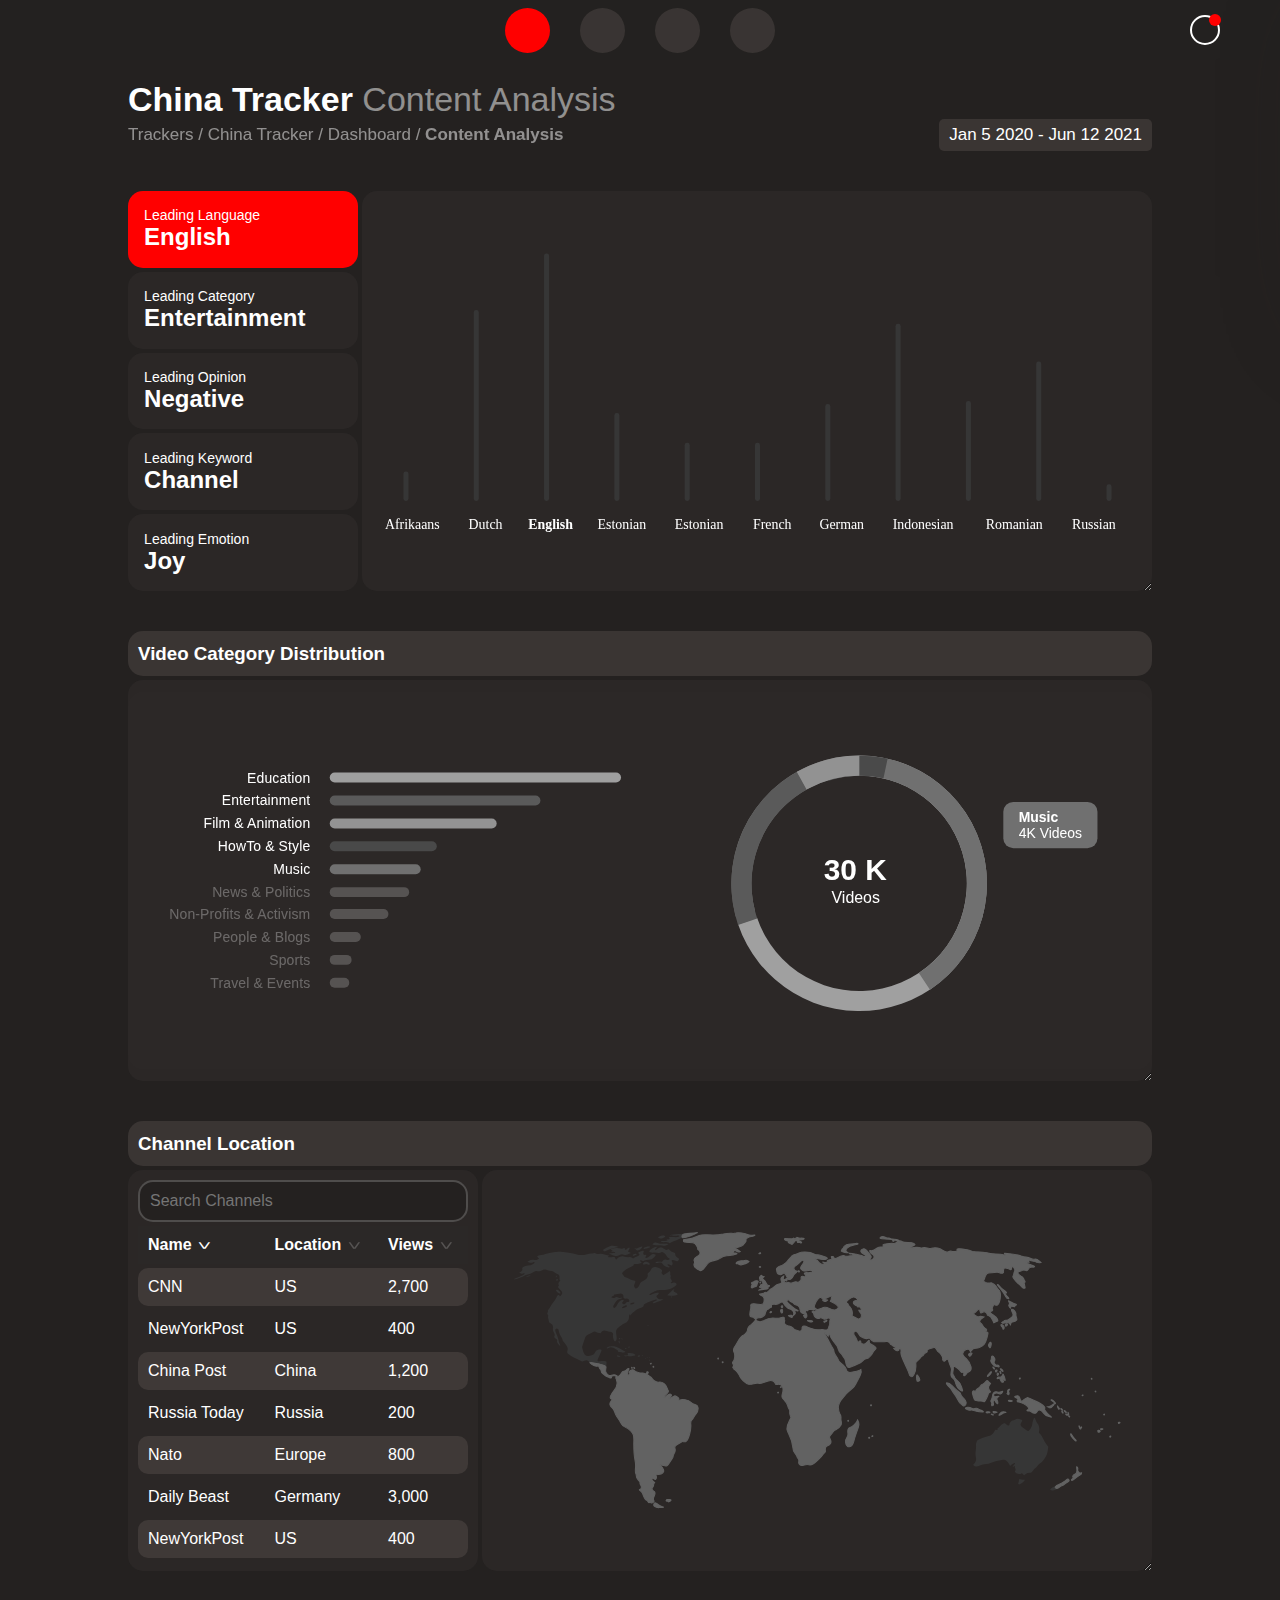
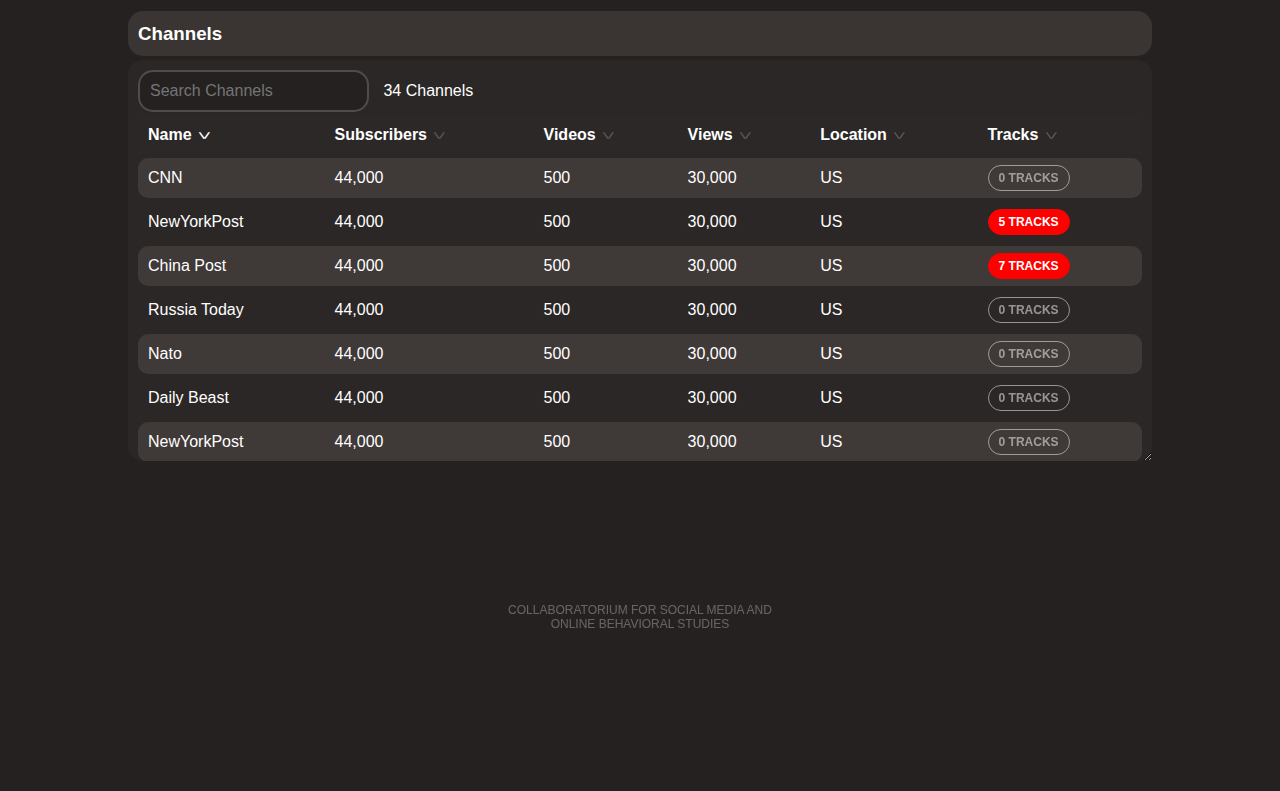
==== content-analysis.html @ fe6c56cf "Content Analysis" ====
<!DOCTYPE html>

<!--



	" Reimplement the wheel to either learn, or make it better. "

    http://www.haydex.io/
    https://www.youtube.com/watch?v=QOlTGA3RE8I
    
    Product Name: Vtracker,
	Description: Tracking data from videos.
	Beneficiary: COSMOS
	
	Copyright © 1992 - 2021 HAYDEX, All Rights Reserved.
	
	
	
-->

<html>
    <head>
        <meta charset="UTF-8">
        <meta name="viewport" content="width=device-width, initial-scale=1.0">
        <meta http-equiv="author" content="HAYDEX">
        <meta name="description" content="Tracking data from videos.">
        <link href="https://fonts.googleapis.com/css?family=Roboto:300,400,500,700,900" rel="stylesheet">
        <title>Content Analysis - Vtracker</title>
        
        <!-- Favicons -->
        <link rel="apple-touch-icon" sizes="180x180" href="assets/images/favicon/vt-favicon-apple-touch.png">
        <link rel="icon" type="image/png" sizes="32x32" href="assets/images/favicon/vt-favicon-32x32.png">
        <link rel="icon" type="image/png" sizes="16x16" href="assets/images/favicon/vt-favicon-16x16.png"> <!-- https://mobiforge.com/design-development/adding-favicons-in-a-multi-browser-multi-platform-world -->

        <!-- Stylesheets -->
        <link rel="stylesheet" href="assets/presentation/content-analysis.css"/>
        
        <script src="assets/behavior/content-analysis.js"></script>

    </head>
    <body>



        <!-- Header -->
        <header>
            <a href="landing.html" id="logo"></a>
            <nav>
                <ul>
                    <a href="">
                        <li id="homeLink" class="navigationButton selected" title="Home">
                            <div id="homeIcon" class="navIcon"></div>
                            <p id="home">Home</p>
                        </li>
                    </a>
                    <a href="trackers.html">
                        <li id="trackersLink" class="navigationButton" title="Trackers">
                            <div id="trackersIcon" class="navIcon"></div>
                            <p id="trackers">Trackers</p>
                        </li>
                    </a>
                    <a href="events.html">
                        <li id="eventsLink" class="navigationButton" title="Events">
                            <div id="eventsIcon" class="navIcon"></div>
                            <p id="events">Events</p>
                        </li>
                    </a>
                    <a href="favorites.html">
                        <li id="favoritesLink" class="navigationButton" title="Favorites">
                            <div id="favoritesIcon" class="navIcon"></div>
                            <p id="favorites">Favorites</p>
                        </li>
                    </a>
                </ul>
            </nav>
            <div id="username">
                <div id="photo" title="Steven M">
                    <div id="indicator" class="active"></div>
                </div>
                <div id="name">Steven</div>
                <div id="menu" title="Menu"></div>
                <div id="arrow"></div>
            </div>
        </header>


    
        <!-- Content -->
        <main id="content">
            <div id="dashboard">
                <section id="navigation">
                    <p id="title">
                        <span>China Tracker</span>
                        Content Analysis
                    </p>
                    <div id="navigationWrapper">
                        <ul id="breadcrumbs">
                            <li class="link">Trackers</li>
                            <li> / </li>
                            <li class="link">China Tracker</li>
                            <li> / </li>
                            <li class="link">Dashboard</li>
                            <li> / </li>
                            <li class="link selected">Content Analysis</li>
                        </ul>
                        <button id="datePickerButton">
                            <div id="arrowIcon"></div>
                            <p id="dateRange">Jan 5 2020 - Jun 12 2021</p>

                            <!-- Date Picker -->
                            <div id="datePicker" class="submenu">
                                <div id="monthYearSelector">
                                    <div id="arrowLeft" class="dateArrow"></div>
                                    <p id="monthYear">January <span>2021</span></p>
                                    <div id="arrowRight" class="dateArrow"></div>
                                </div>
                                <ul id="dayNames">
                                    <li>Mon</li>
                                    <li>Tue</li>
                                    <li>Wed</li>
                                    <li>Thu</li>
                                    <li>Fri</li>
                                    <li>Sat</li>
                                    <li>Sun</li>
                                </ul>
                                <ul id="days">
                                    <li>1</li>
                                    <li>2</li>
                                    <li>3</li>
                                    <li>4</li>
                                    <li>5</li>
                                    <li>6</li>
                                    <li>7</li>
                                    <li>8</li>
                                    <li>9</li>
                                    <li>10</li>
                                    <li class="selected">11</li>
                                    <li class="inRange">12</li>
                                    <li class="inRange">13</li>
                                    <li class="inRange">14</li>
                                    <li class="inRange">15</li>
                                    <li class="inRange">16</li>
                                    <li class="inRange">17</li>
                                    <li class="inRange">18</li>
                                    <li class="inRange">19</li>
                                    <li class="inRange">20</li>
                                    <li class="inRange">21</li>
                                    <li class="inRange">22</li>
                                    <li class="selected">23</li>
                                    <li>24</li>
                                    <li>25</li>
                                    <li>26</li>
                                    <li>27</li>
                                    <li>28</li>
                                    <li>29</li>
                                    <li>30</li>
                                    <li>31</li>
                                </ul>
                            </div>
                        </button>
                    </div>
                </section>

                <!-- Visualizations -->
                <section id="visualizations">

                    <figure id="contentAnalysisDiagram" class="figure">

                        <!-- Leading Statistics -->
                        <div id="languageComponent" class="component selectable">
                            <h3>Leading Language</h3>
                            <p>English</p>
                        </div>
                        <div id="categoryComponent" class="component selectable">
                            <h3>Leading Category</h3>
                            <p>Entertainment</p>
                        </div>
                        <div id="opinionComponent" class="component selectable">
                            <h3>Leading Opinion</h3>
                            <p>Negative</p>
                        </div>
                        <div id="keywordComponent" class="component selectable">
                            <h3>Leading Keyword</h3>
                            <p>Channel</p>
                        </div>
                        <div id="emotionComponent" class="component selectable">
                            <h3>Leading Emotion</h3>
                            <p>Joy</p>
                        </div>

                        <!-- Figure -->
                        <div id="figureWrapper" class="component">
                            <div id="spinner"></div>
                            <img src="assets/images/figures/language-content-analysis.svg">
                        </div>

                    </figure>

                    <figure id="videoCategoryDistributionDiagram" class="figure">
                        <!-- Title -->
                        <div id="titleWrapper">
                            <h3 id="diagramTitle">Video Category Distribution<span class="deeperAnalysis"> · <a href="#">Deeper Analysis</a></span></h3>
                            <button id="information"
                                title="More information about the current diagram will be provided here in this section."></button>
                        </div>
                        <!-- Figure -->
                        <div id="figureWrapper" class="component">
                            <div id="spinner"></div>
                            <img src="assets/images/figures/video-category-distribution.svg">
                        </div>
                    </figure>

                    <figure id="channelLocationDiagram" class="figure">
                        <!-- Title -->
                        <div id="titleWrapper">
                            <h3 id="diagramTitle">Channel Location<span class="deeperAnalysis"> · <a href="#">Deeper Analysis</a></span></h3>
                            <button id="information"
                                title="More information about the current diagram will be provided here in this section."></button>
                        </div>
                        <!-- Figure -->
                        <div id="figureWrapper" class="component">
                            <div id="spinner"></div>
                            <img src="assets/images/figures/channel-location.svg">
                        </div>
                        <!-- Content -->
                        <div id="contentWrapper" class="component">
                            <input id="searchChannelsLocation" placeholder="Search Channels" class="searchBox">
                            <table id="relatedVideosTable">
                                <colgroup>
                                    <col id="titleColumn" />
                                    <col id="relatedToColumn" />
                                    <col id="tracksColumn" />
                                </colgroup>
                                <thead>
                                    <tr class="headRow">
                                        <th id="titleColumn"><div class="tableHeadWrapper active">Name <button>></button></div></th>
                                        <th id="relatedToColumn"><div class="tableHeadWrapper">Location <button>></button></div></th>
                                        <th id="tracksColumn"><div class="tableHeadWrapper">Views <button>></button></div></th>
                                    </tr>
                                </thead>
                                <tbody>
                                    <tr>
                                        <td>CNN</td>
                                        <td>US</td>
                                        <td>2,700</td>
                                    </tr>
                                    <tr>
                                        <td>NewYorkPost</td>
                                        <td>US</td>
                                        <td>400</td>
                                    </tr>
                                    <tr>
                                        <td>China Post</td>
                                        <td>China</td>
                                        <td>1,200</td>
                                    </tr>
                                    <tr>
                                        <td>Russia Today</td>
                                        <td>Russia</td>
                                        <td>200</td>
                                    </tr>
                                    <tr>
                                        <td>Nato</td>
                                        <td>Europe</td>
                                        <td>800</td>
                                    </tr>
                                    <tr>
                                        <td>Daily Beast</td>
                                        <td>Germany</td>
                                        <td>3,000</td>
                                    </tr>
                                    <tr>
                                        <td>NewYorkPost</td>
                                        <td>US</td>
                                        <td>400</td>
                                    </tr>
                                    <tr>
                                        <td>China Post</td>
                                        <td>China</td>
                                        <td>1,200</td>
                                    </tr>
                                    <tr>
                                        <td>Russia Today</td>
                                        <td>Russia</td>
                                        <td>200</td>
                                    </tr>
                                    <tr>
                                        <td>Nato</td>
                                        <td>Europe</td>
                                        <td>800</td>
                                    </tr>
                                    <tr>
                                        <td>Daily Beast</td>
                                        <td>Germany</td>
                                        <td>3,000</td>
                                    </tr>
                                </tbody>
                            </table>
                        </div>
                    </figure>

                    <figure id="channelDetailsDiagram" class="figure">
                        <!-- Title -->
                        <div id="titleWrapper">
                            <h3 id="diagramTitle">Channels<span class="deeperAnalysis"> · <a href="#">Deeper Analysis</a></span>
                            </h3>
                            <button id="information"
                                title="More information about the current diagram will be provided here in this section."></button>
                        </div>
                        <!-- Content -->
                        <div id="contentWrapper" class="component">
                            <input id="searchChannelsDetails" placeholder="Search Channels" class="searchBox">
                            <p id="channelDetailsCounter"><span>34</span> Channels</p>
                            <table id="relatedVideosTable">
                                <colgroup>
                                    <col id="nameColumn" />
                                    <col id="subscribersColumn" />
                                    <col id="videosColumn" />
                                    <col id="viewsColumn" />
                                    <col id="locationColumn" />
                                    <col id="tracksColumn" />
                                </colgroup>
                                <thead>
                                    <tr class="headRow">
                                        <th><div class="tableHeadWrapper active">Name <button>></button></div></th>
                                        <th><div class="tableHeadWrapper">Subscribers <button>></button></div></th>
                                        <th><div class="tableHeadWrapper">Videos <button>></button></div></th>
                                        <th><div class="tableHeadWrapper">Views <button>></button></div></th>
                                        <th><div class="tableHeadWrapper">Location <button>></button></div></th>
                                        <th><div class="tableHeadWrapper">Tracks <button>></button></div></th>
                                    </tr>
                                </thead>
                                <tbody>
                                    <tr>
                                        <td>CNN</td>
                                        <td>44,000</td>
                                        <td>500</td>
                                        <td>30,000</td>
                                        <td>US</td>
                                        <td><button class="trackButton">0 TRACKS</button></td>
                                    </tr>
                                    <tr>
                                        <td>NewYorkPost</td>
                                        <td>44,000</td>
                                        <td>500</td>
                                        <td>30,000</td>
                                        <td>US</td>
                                        <td><button class="trackButton active">5 TRACKS</button></td>
                                    </tr>
                                    <tr>
                                        <td>China Post</td>
                                        <td>44,000</td>
                                        <td>500</td>
                                        <td>30,000</td>
                                        <td>US</td>
                                        <td><button class="trackButton active">7 TRACKS</button></td>
                                    </tr>
                                    <tr>
                                        <td>Russia Today</td>
                                        <td>44,000</td>
                                        <td>500</td>
                                        <td>30,000</td>
                                        <td>US</td>
                                        <td><button class="trackButton">0 TRACKS</button></td>
                                    </tr>
                                    <tr>
                                        <td>Nato</td>
                                        <td>44,000</td>
                                        <td>500</td>
                                        <td>30,000</td>
                                        <td>US</td>
                                        <td><button class="trackButton">0 TRACKS</button></td>
                                    </tr>
                                    <tr>
                                        <td>Daily Beast</td>
                                        <td>44,000</td>
                                        <td>500</td>
                                        <td>30,000</td>
                                        <td>US</td>
                                        <td><button class="trackButton">0 TRACKS</button></td>
                                    </tr>
                                    <tr>
                                        <td>NewYorkPost</td>
                                        <td>44,000</td>
                                        <td>500</td>
                                        <td>30,000</td>
                                        <td>US</td>
                                        <td><button class="trackButton">0 TRACKS</button></td>
                                    </tr>
                                    <tr>
                                        <td>China Post</td>
                                        <td>44,000</td>
                                        <td>500</td>
                                        <td>30,000</td>
                                        <td>US</td>
                                        <td><button class="trackButton">0 TRACKS</button></td>
                                    </tr>
                                    <tr>
                                        <td>Russia Today</td>
                                        <td>44,000</td>
                                        <td>500</td>
                                        <td>30,000</td>
                                        <td>US</td>
                                        <td><button class="trackButton">0 TRACKS</button></td>
                                    </tr>
                                    <tr>
                                        <td>Nato</td>
                                        <td>44,000</td>
                                        <td>500</td>
                                        <td>30,000</td>
                                        <td>US</td>
                                        <td><button class="trackButton">0 TRACKS</button></td>
                                    </tr>
                                    <tr>
                                        <td>Daily Beast</td>
                                        <td>44,000</td>
                                        <td>500</td>
                                        <td>30,000</td>
                                        <td>US</td>
                                        <td><button class="trackButton">0 TRACKS</button></td>
                                    </tr>
                                </tbody>
                            </table>
                        </div>
                    </figure>

                </section>
            </div>
        </main>

        
        <!-- Copyright -->
        <footer>
            <div id="copyright">
                <a id="cosmos" href="http://cosmos.ualr.edu"></a>
                <p id="description">
                    COLLABORATORIUM FOR SOCIAL MEDIA AND ONLINE BEHAVIORAL STUDIES
                </p>
            </div>
        </footer>



        <!-- Overlay -->
        <div id="overlay"></div>



        <!-- Side Menu -->
        <div id="sideMenu" class="submenu">
            <!-- <button id="closeSideMenuButton"></button> -->
            <div id="user">
                <div id="photo"></div>
                <p id="name">Hayder Al Rubaye</p>
                <p id="email">hayddex@gmail.com</p>
            </div>
            <ul id="sideMenuList">
                <li id="apikey" class="item">API Key</li>
                <li id="logout" class="item logout">Logout</li>
            </ul>
        </div>



    </body>
</html>
---- assets/presentation/content-analysis.css ----
/*



    " Reimplement the wheel to either learn, or make it better. "

    http://www.hayder.io/
    https://www.youtube.com/watch?v=QOlTGA3RE8I
    
    Product Name: YouTubeTracker,
	Description: Tracking YouTube"s data.
	Beneficiary: COSMOS
	
	Copyright © 1992 - 2021 HAYDER, All Rights Reserved.
	
	
	
*/



@import "templates/analytics-template.css";



/***** Content Analysis Diagram START *****/

main#content div#dashboard section#visualizations figure#contentAnalysisDiagram.figure {

    grid-template-columns: 230px auto;
    grid-template-rows: repeat(5, auto);
    min-height: 400px;
    height: 400px;

}

main#content div#dashboard section#visualizations figure#contentAnalysisDiagram.figure div.component.selectable {

    display: flex;
    flex-direction: column;
    justify-content: center;
    padding: 7%;
    grid-column: 1;
    cursor: pointer;

}

main#content div#dashboard section#visualizations figure#contentAnalysisDiagram.figure div.component.selectable.selected {

    background-color: var(--reddish);

}

main#content div#dashboard section#visualizations figure#contentAnalysisDiagram.figure div.component.selectable:not(.selected):hover {

    background-color: var(--whitishTransparent3);

}

main#content div#dashboard section#visualizations figure#contentAnalysisDiagram.figure div#figureWrapper {

    grid-column: 2;
    grid-row: 1/6;

}

main#content div#dashboard section#visualizations figure#contentAnalysisDiagram.figure div.component.selectable h3 {

    font-size: var(--size14);
    font-weight: 400;

}

main#content div#dashboard section#visualizations figure#contentAnalysisDiagram.figure div.component.selectable p {

    font-size: var(--size24);
    font-weight: 600;
    
}

/***** Content Analysis Diagram END *****/



/***** Channel Location Diagram START *****/

main#content div#dashboard section#visualizations figure#channelLocationDiagram.figure {

    grid-template-columns: 350px auto;

}

main#content div#dashboard section#visualizations figure#channelLocationDiagram.figure div#titleWrapper {

    grid-column: 1/3;

}

main#content div#dashboard section#visualizations figure#channelLocationDiagram.figure div#figureWrapper {

    grid-column: 2;

}

main#content div#dashboard section#visualizations figure#channelLocationDiagram.figure div#contentWrapper {

    padding: 10px;
    overflow-x: hidden;
    overflow-y: scroll;
    grid-column: 1;
    grid-row: 2;

}

main#content div#dashboard section#visualizations figure#channelLocationDiagram.figure div#contentWrapper input#searchChannelsLocation {

    width: 100%;

}

/***** Channel Location Diagram END *****/



/***** Channel Details Diagram START *****/

main#content div#dashboard section#visualizations figure#channelDetailsDiagram.figure div#contentWrapper {

    padding: 10px;
    overflow-x: hidden;
    overflow-y: scroll;

}

main#content div#dashboard section#visualizations figure#channelDetailsDiagram.figure div#contentWrapper p#channelDetailsCounter {

    display: inline-block;
    padding-left: 10px;

}

main#content div#dashboard section#visualizations figure#channelDetailsDiagram.figure div#contentWrapper tbody td {

    padding: 7px 10px;

}

/***** Channel Details Diagram END *****/
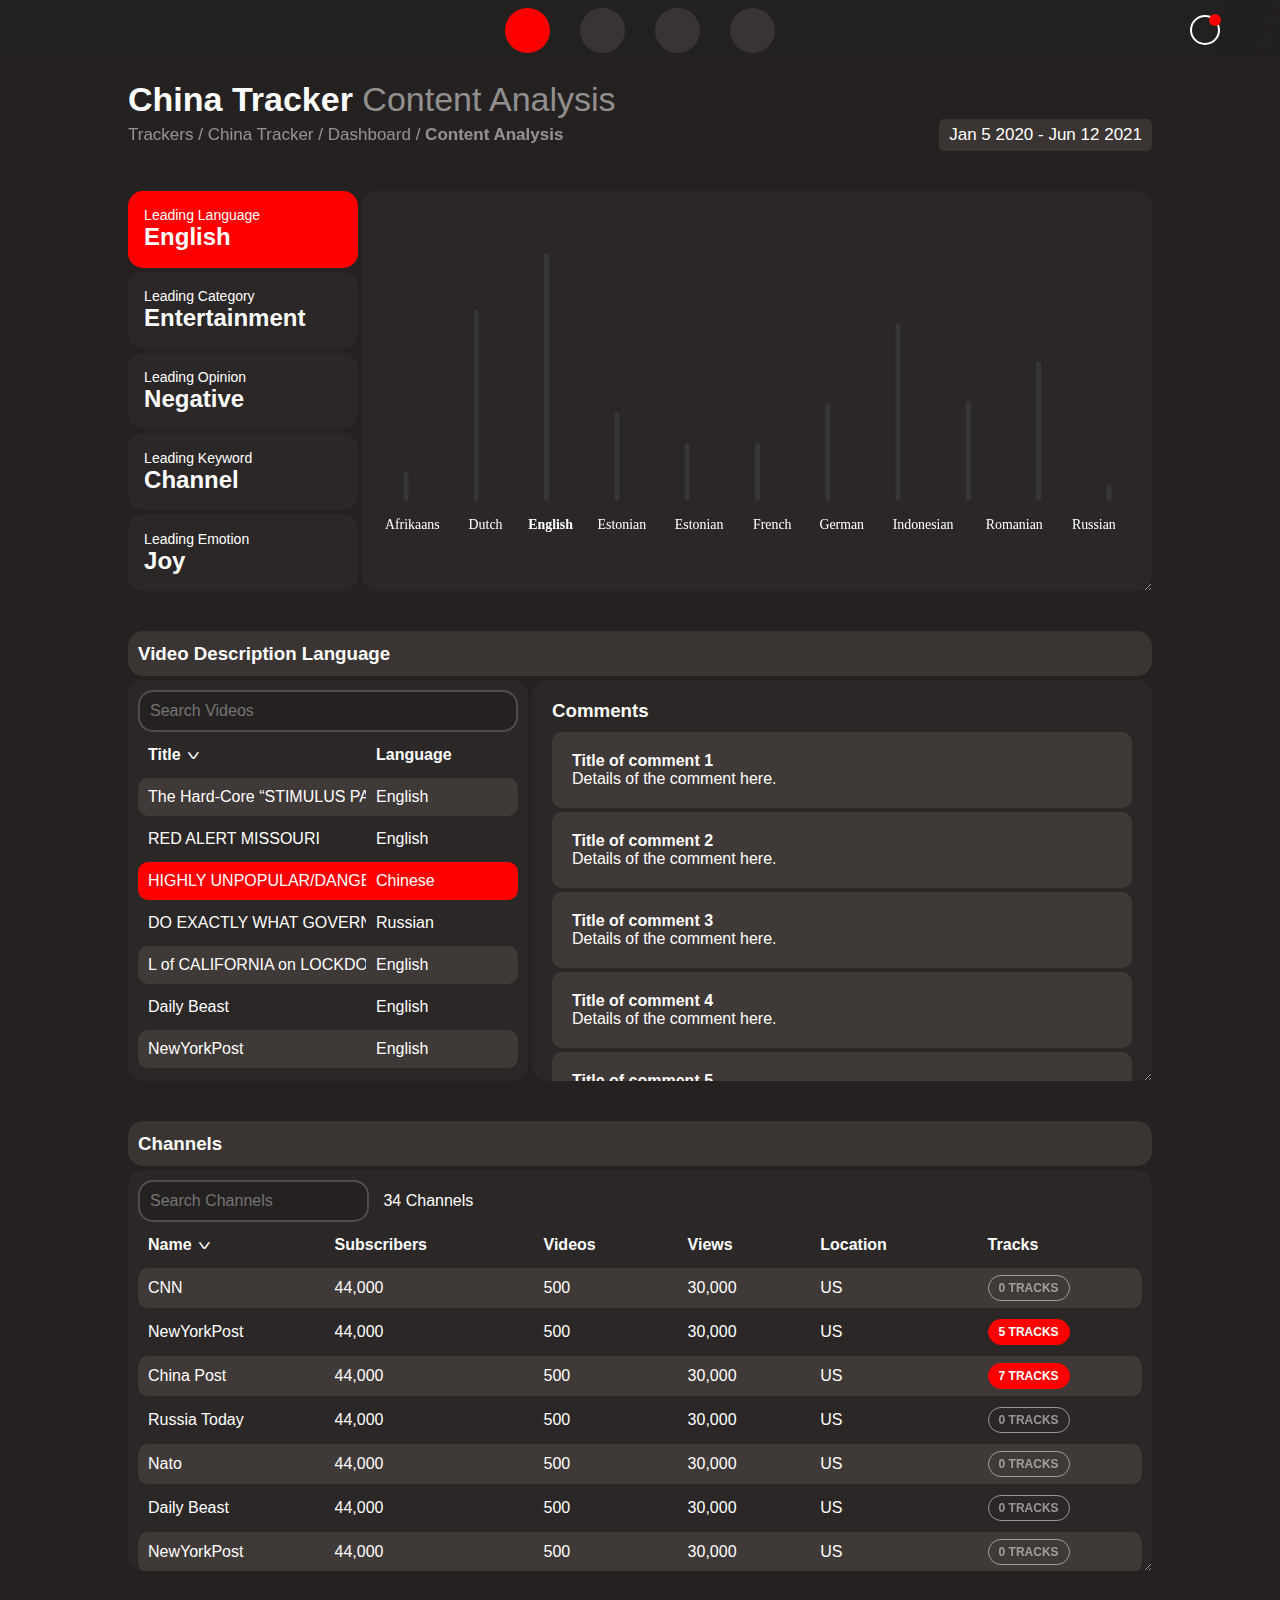
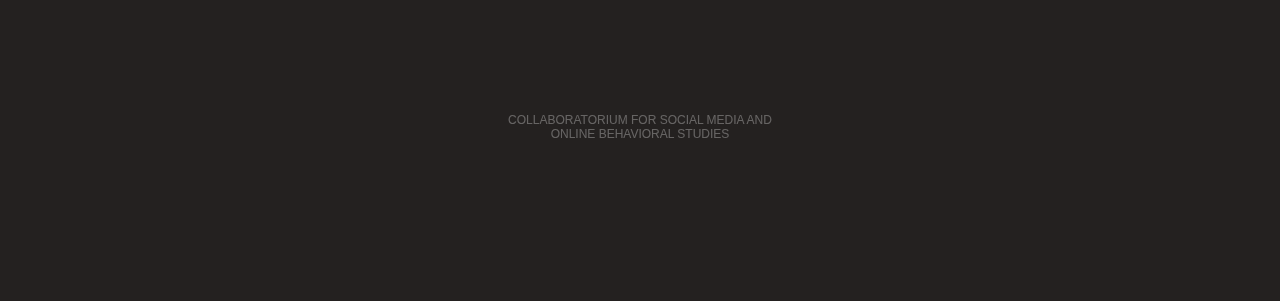
==== commit da5009c8: "Content Analysis V3" ====
--- a/content-analysis.html
+++ b/content-analysis.html
@@ -197,106 +197,124 @@
 
                     </figure>
 
-                    <figure id="videoCategoryDistributionDiagram" class="figure">
+                    <figure id="videoDescriptionLanguageDiagram" class="figure">
                         <!-- Title -->
                         <div id="titleWrapper">
-                            <h3 id="diagramTitle">Video Category Distribution<span class="deeperAnalysis"> · <a href="#">Deeper Analysis</a></span></h3>
+                            <h3 id="diagramTitle">Video Description Language<span class="deeperAnalysis"> · <a href="#">Deeper Analysis</a></span></h3>
                             <button id="information"
                                 title="More information about the current diagram will be provided here in this section."></button>
                         </div>
-                        <!-- Figure -->
-                        <div id="figureWrapper" class="component">
-                            <div id="spinner"></div>
-                            <img src="assets/images/figures/video-category-distribution.svg">
-                        </div>
-                    </figure>
-
-                    <figure id="channelLocationDiagram" class="figure">
-                        <!-- Title -->
-                        <div id="titleWrapper">
-                            <h3 id="diagramTitle">Channel Location<span class="deeperAnalysis"> · <a href="#">Deeper Analysis</a></span></h3>
-                            <button id="information"
-                                title="More information about the current diagram will be provided here in this section."></button>
-                        </div>
-                        <!-- Figure -->
-                        <div id="figureWrapper" class="component">
-                            <div id="spinner"></div>
-                            <img src="assets/images/figures/channel-location.svg">
-                        </div>
-                        <!-- Content -->
-                        <div id="contentWrapper" class="component">
-                            <input id="searchChannelsLocation" placeholder="Search Channels" class="searchBox">
-                            <table id="relatedVideosTable">
+                        <!-- Videos -->
+                        <div id="videosWrapper" class="component">
+                            <input id="searchVideos" placeholder="Search Videos" class="searchBox">
+                            <table id="videoDescriptionLanguageTable">
                                 <colgroup>
-                                    <col id="titleColumn" />
-                                    <col id="relatedToColumn" />
-                                    <col id="tracksColumn" />
+                                    <col class="title" />
+                                    <col class="language" />
                                 </colgroup>
                                 <thead>
                                     <tr class="headRow">
-                                        <th id="titleColumn"><div class="tableHeadWrapper active">Name <button>></button></div></th>
-                                        <th id="relatedToColumn"><div class="tableHeadWrapper">Location <button>></button></div></th>
-                                        <th id="tracksColumn"><div class="tableHeadWrapper">Views <button>></button></div></th>
+                                        <th>
+                                            <div class="tableHeadWrapper active">Title <button>></button></div>
+                                        </th>
+                                        <th>
+                                            <div class="tableHeadWrapper">Language <button>></button></div>
+                                        </th>
                                     </tr>
                                 </thead>
                                 <tbody>
                                     <tr>
-                                        <td>CNN</td>
-                                        <td>US</td>
-                                        <td>2,700</td>
+                                        <td>The Hard-Core “STIMULUS PACKAGE</td>
+                                        <td>English</td>
+                                    </tr>
+                                    <tr>
+                                        <td>RED ALERT MISSOURI</td>
+                                        <td>English</td>
+                                    </tr>
+                                    <tr class="active">
+                                        <td>HIGHLY UNPOPULAR/DANGEROUS VIDEO</td>
+                                        <td>Chinese</td>
+                                    </tr>
+                                    <tr>
+                                        <td>DO EXACTLY WHAT GOVERNMENT TELLS YOU TO DO</td>
+                                        <td>Russian</td>
+                                    </tr>
+                                    <tr>
+                                        <td>L of CALIFORNIA on LOCKDOWN!</td>
+                                        <td>English</td>
+                                    </tr>
+                                    <tr>
+                                        <td>Daily Beast</td>
+                                        <td>English</td>
                                     </tr>
                                     <tr>
                                         <td>NewYorkPost</td>
-                                        <td>US</td>
-                                        <td>400</td>
+                                        <td>English</td>
                                     </tr>
                                     <tr>
                                         <td>China Post</td>
-                                        <td>China</td>
-                                        <td>1,200</td>
+                                        <td>English</td>
                                     </tr>
                                     <tr>
                                         <td>Russia Today</td>
-                                        <td>Russia</td>
-                                        <td>200</td>
+                                        <td>English</td>
                                     </tr>
                                     <tr>
                                         <td>Nato</td>
-                                        <td>Europe</td>
-                                        <td>800</td>
+                                        <td>English</td>
                                     </tr>
                                     <tr>
                                         <td>Daily Beast</td>
-                                        <td>Germany</td>
-                                        <td>3,000</td>
-                                    </tr>
-                                    <tr>
-                                        <td>NewYorkPost</td>
-                                        <td>US</td>
-                                        <td>400</td>
-                                    </tr>
-                                    <tr>
-                                        <td>China Post</td>
-                                        <td>China</td>
-                                        <td>1,200</td>
-                                    </tr>
-                                    <tr>
-                                        <td>Russia Today</td>
-                                        <td>Russia</td>
-                                        <td>200</td>
-                                    </tr>
-                                    <tr>
-                                        <td>Nato</td>
-                                        <td>Europe</td>
-                                        <td>800</td>
-                                    </tr>
-                                    <tr>
-                                        <td>Daily Beast</td>
-                                        <td>Germany</td>
-                                        <td>3,000</td>
+                                        <td>English</td>
                                     </tr>
                                 </tbody>
                             </table>
+                        </div>
+                        <!-- Comments -->
+                        <div id="commentsWrapper" class="component">
+                            <h3>Comments</h3>
+                            <ul id="commentsList">
+                                <li>
+                                    <h4>Title of comment 1</h4>
+                                    <p>Details of the comment here.</p>
+                                </li>
+                                <li>
+                                    <h4>Title of comment 2</h4>
+                                    <p>Details of the comment here.</p>
+                                </li>
+                                <li>
+                                    <h4>Title of comment 3</h4>
+                                    <p>Details of the comment here.</p>
+                                </li>
+                                <li>
+                                    <h4>Title of comment 4</h4>
+                                    <p>Details of the comment here.</p>
+                                </li>
+                                <li>
+                                    <h4>Title of comment 5</h4>
+                                    <p>Details of the comment here.</p>
+                                </li>
+                                <li>
+                                    <h4>Title of comment 6</h4>
+                                    <p>Details of the comment here.</p>
+                                </li>
+                                <li>
+                                    <h4>Title of comment 7</h4>
+                                    <p>Details of the comment here.</p>
+                                </li>
+                                <li>
+                                    <h4>Title of comment 8</h4>
+                                    <p>Details of the comment here.</p>
+                                </li>
+                                <li>
+                                    <h4>Title of comment 9</h4>
+                                    <p>Details of the comment here.</p>
+                                </li>
+                                <li>
+                                    <h4>Title of comment 10</h4>
+                                    <p>Details of the comment here.</p>
+                                </li>
+                            </ul>
                         </div>
                     </figure>
 
--- a/assets/presentation/content-analysis.css
+++ b/assets/presentation/content-analysis.css
@@ -82,27 +82,50 @@
 
 
 
-/***** Channel Location Diagram START *****/
-
-main#content div#dashboard section#visualizations figure#channelLocationDiagram.figure {
-
-    grid-template-columns: 350px auto;
-
-}
-
-main#content div#dashboard section#visualizations figure#channelLocationDiagram.figure div#titleWrapper {
+/***** Video Description Language Diagram START *****/
+
+main#content div#dashboard section#visualizations figure#videoDescriptionLanguageDiagram.figure {
+
+    grid-template-columns: 400px auto;
+
+}
+
+main#content div#dashboard section#visualizations figure#videoDescriptionLanguageDiagram.figure div#titleWrapper {
 
     grid-column: 1/3;
 
 }
 
-main#content div#dashboard section#visualizations figure#channelLocationDiagram.figure div#figureWrapper {
+main#content div#dashboard section#visualizations figure#videoDescriptionLanguageDiagram.figure div#commentsWrapper {
 
     grid-column: 2;
-
-}
-
-main#content div#dashboard section#visualizations figure#channelLocationDiagram.figure div#contentWrapper {
+    padding: 20px;
+    overflow-y: scroll;
+
+}
+
+main#content div#dashboard section#visualizations figure#videoDescriptionLanguageDiagram.figure div#commentsWrapper ul#commentsList {
+
+    margin-top: 10px;
+
+}
+
+main#content div#dashboard section#visualizations figure#videoDescriptionLanguageDiagram.figure div#commentsWrapper ul#commentsList li {
+
+    background-color: var(--greyishDark);
+    border-radius: var(--radius10);
+    padding: 20px;
+    margin-bottom: 4px;
+
+}
+
+main#content div#dashboard section#visualizations figure#videoDescriptionLanguageDiagram.figure div#commentsWrapper ul#commentsList li:hover {
+
+    background-color: var(--whitishTransparent3);
+
+}
+
+main#content div#dashboard section#visualizations figure#videoDescriptionLanguageDiagram.figure div#videosWrapper {
 
     padding: 10px;
     overflow-x: hidden;
@@ -112,13 +135,44 @@
 
 }
 
-main#content div#dashboard section#visualizations figure#channelLocationDiagram.figure div#contentWrapper input#searchChannelsLocation {
+main#content div#dashboard section#visualizations figure#videoDescriptionLanguageDiagram.figure div#videosWrapper input#searchVideos {
 
     width: 100%;
 
 }
 
-/***** Channel Location Diagram END *****/
+main#content div#dashboard section#visualizations figure#videoDescriptionLanguageDiagram.figure div#videosWrapper table {
+
+    table-layout: fixed;
+
+}
+
+main#content div#dashboard section#visualizations figure#videoDescriptionLanguageDiagram.figure div#videosWrapper table tr {
+
+    cursor: pointer;
+
+}
+
+main#content div#dashboard section#visualizations figure#videoDescriptionLanguageDiagram.figure div#videosWrapper table tr.active {
+
+    background-color: var(--reddish);
+
+}
+
+main#content div#dashboard section#visualizations figure#videoDescriptionLanguageDiagram.figure div#videosWrapper table col.title {
+
+    width: 60%;
+
+}
+
+main#content div#dashboard section#visualizations figure#videoDescriptionLanguageDiagram.figure div#videosWrapper table tbody td {
+
+    overflow: hidden;
+    white-space: nowrap;
+
+}
+
+/***** Video Description Language Diagram END *****/
 
 
 
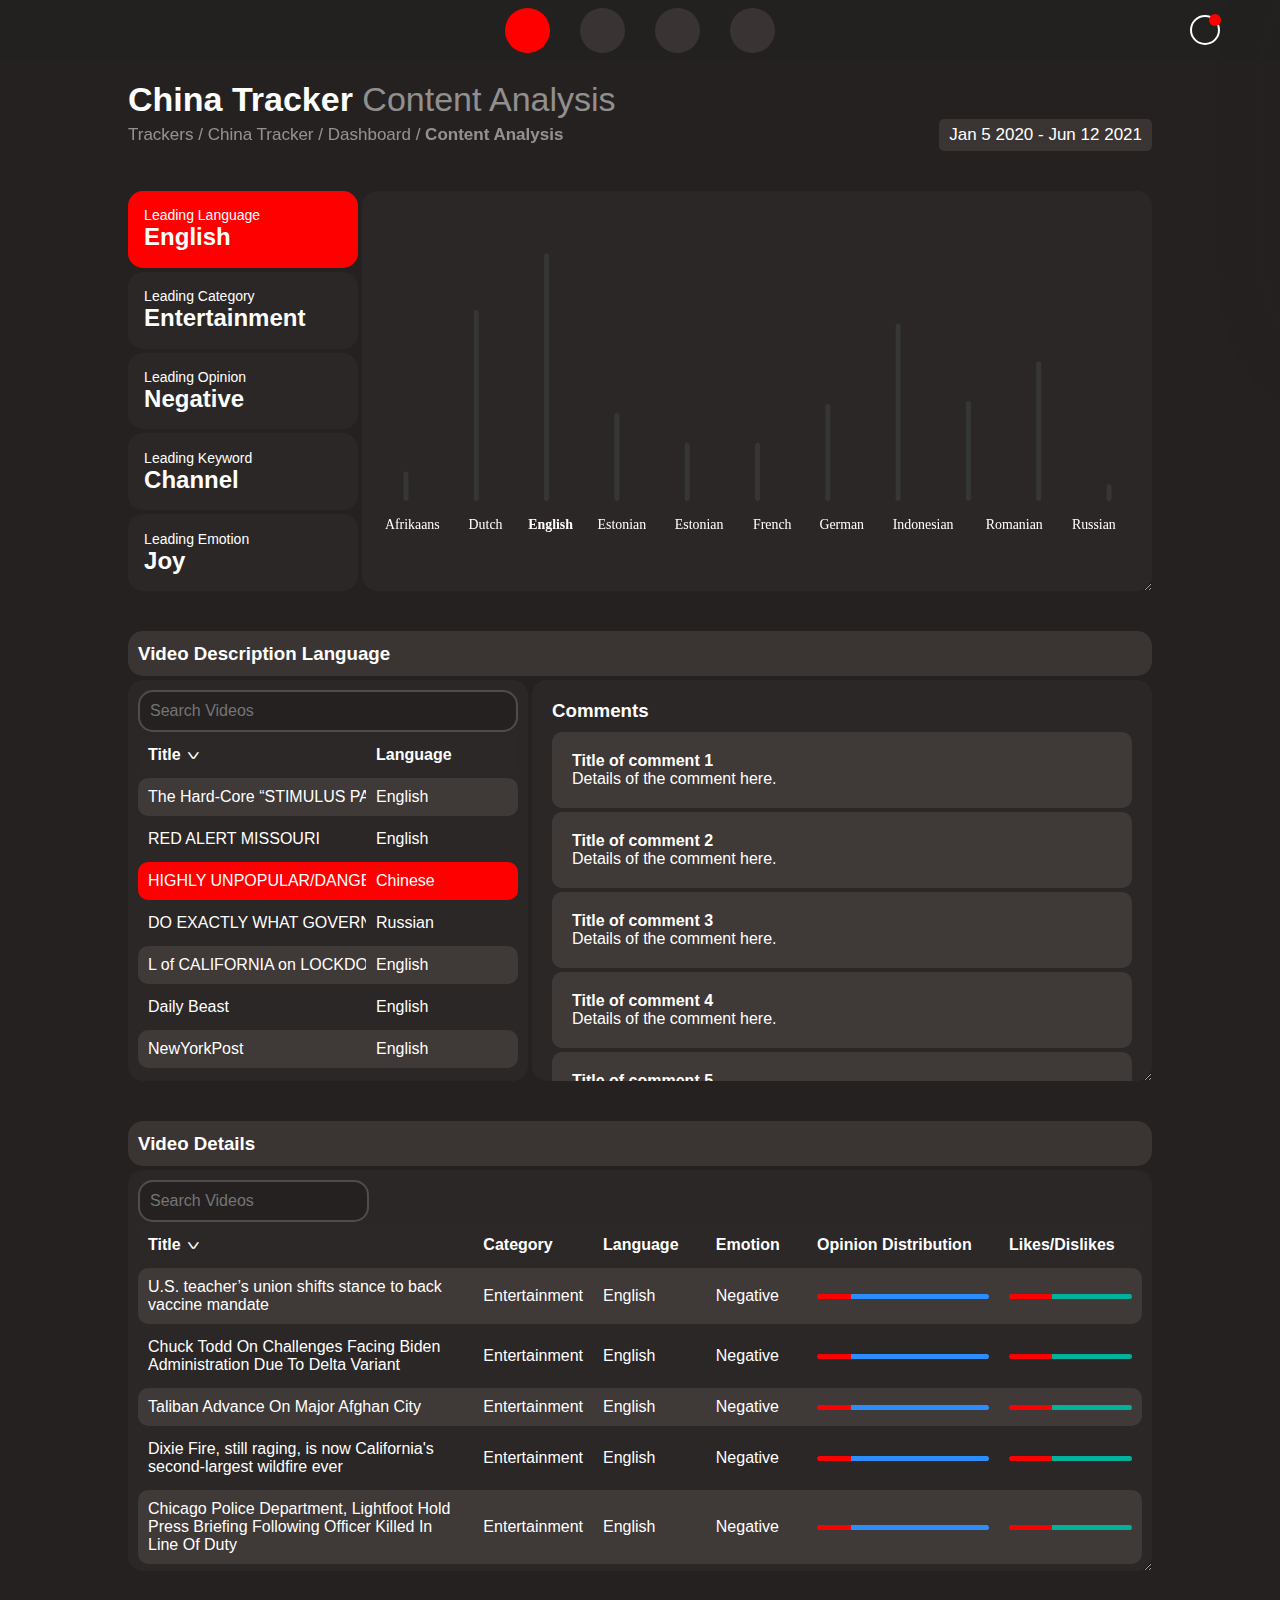
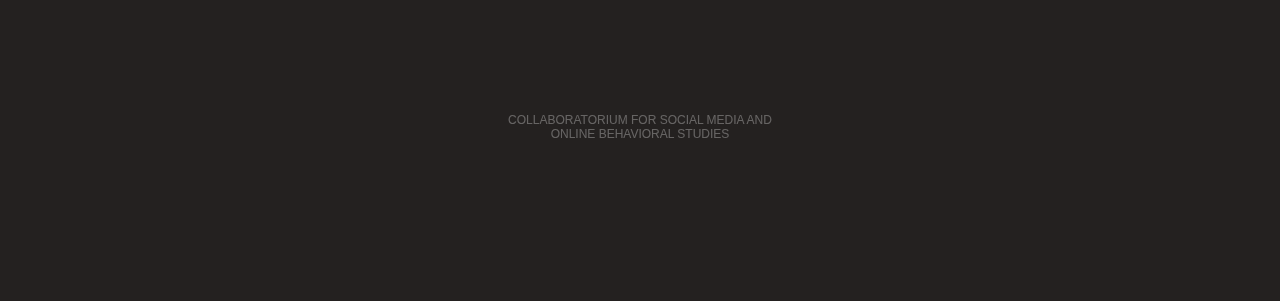
==== commit b620222d: "Content Analysis V6" ====
--- a/content-analysis.html
+++ b/content-analysis.html
@@ -318,130 +318,250 @@
                         </div>
                     </figure>
 
-                    <figure id="channelDetailsDiagram" class="figure">
+                    <figure id="videoDetailsDiagram" class="figure">
                         <!-- Title -->
                         <div id="titleWrapper">
-                            <h3 id="diagramTitle">Channels<span class="deeperAnalysis"> · <a href="#">Deeper Analysis</a></span>
-                            </h3>
+                            <h3 id="diagramTitle">Video Details<span class="deeperAnalysis"> · <a href="#">Deeper
+                                        Analysis</a></span></h3>
                             <button id="information"
                                 title="More information about the current diagram will be provided here in this section."></button>
                         </div>
-                        <!-- Content -->
-                        <div id="contentWrapper" class="component">
-                            <input id="searchChannelsDetails" placeholder="Search Channels" class="searchBox">
-                            <p id="channelDetailsCounter"><span>34</span> Channels</p>
-                            <table id="relatedVideosTable">
+                        <!-- Videos -->
+                        <div id="videosWrapper" class="component">
+                            <input id="searchVideos" placeholder="Search Videos" class="searchBox">
+                            <table>
                                 <colgroup>
-                                    <col id="nameColumn" />
-                                    <col id="subscribersColumn" />
-                                    <col id="videosColumn" />
-                                    <col id="viewsColumn" />
-                                    <col id="locationColumn" />
-                                    <col id="tracksColumn" />
+                                    <col class="title" />
+                                    <col class="category" />
+                                    <col class="language" />
+                                    <col class="emotion" />
+                                    <col class="opinionDistribution" />
+                                    <col class="Likes/Dislikes" />
                                 </colgroup>
                                 <thead>
                                     <tr class="headRow">
-                                        <th><div class="tableHeadWrapper active">Name <button>></button></div></th>
-                                        <th><div class="tableHeadWrapper">Subscribers <button>></button></div></th>
-                                        <th><div class="tableHeadWrapper">Videos <button>></button></div></th>
-                                        <th><div class="tableHeadWrapper">Views <button>></button></div></th>
-                                        <th><div class="tableHeadWrapper">Location <button>></button></div></th>
-                                        <th><div class="tableHeadWrapper">Tracks <button>></button></div></th>
+                                        <th>
+                                            <div class="tableHeadWrapper active">Title <button>></button></div>
+                                        </th>
+                                        <th>
+                                            <div class="tableHeadWrapper">Category <button>></button></div>
+                                        </th>
+                                        <th>
+                                            <div class="tableHeadWrapper">Language <button>></button></div>
+                                        </th>
+                                        <th>
+                                            <div class="tableHeadWrapper">Emotion <button>></button></div>
+                                        </th>
+                                        <th>
+                                            <div class="tableHeadWrapper">Opinion Distribution <button>></button></div>
+                                        </th>
+                                        <th>
+                                            <div class="tableHeadWrapper">Likes/Dislikes <button>></button></div>
+                                        </th>
                                     </tr>
                                 </thead>
                                 <tbody>
                                     <tr>
-                                        <td>CNN</td>
-                                        <td>44,000</td>
-                                        <td>500</td>
-                                        <td>30,000</td>
-                                        <td>US</td>
-                                        <td><button class="trackButton">0 TRACKS</button></td>
-                                    </tr>
-                                    <tr>
-                                        <td>NewYorkPost</td>
-                                        <td>44,000</td>
-                                        <td>500</td>
-                                        <td>30,000</td>
-                                        <td>US</td>
-                                        <td><button class="trackButton active">5 TRACKS</button></td>
-                                    </tr>
-                                    <tr>
-                                        <td>China Post</td>
-                                        <td>44,000</td>
-                                        <td>500</td>
-                                        <td>30,000</td>
-                                        <td>US</td>
-                                        <td><button class="trackButton active">7 TRACKS</button></td>
-                                    </tr>
-                                    <tr>
-                                        <td>Russia Today</td>
-                                        <td>44,000</td>
-                                        <td>500</td>
-                                        <td>30,000</td>
-                                        <td>US</td>
-                                        <td><button class="trackButton">0 TRACKS</button></td>
-                                    </tr>
-                                    <tr>
-                                        <td>Nato</td>
-                                        <td>44,000</td>
-                                        <td>500</td>
-                                        <td>30,000</td>
-                                        <td>US</td>
-                                        <td><button class="trackButton">0 TRACKS</button></td>
-                                    </tr>
-                                    <tr>
-                                        <td>Daily Beast</td>
-                                        <td>44,000</td>
-                                        <td>500</td>
-                                        <td>30,000</td>
-                                        <td>US</td>
-                                        <td><button class="trackButton">0 TRACKS</button></td>
-                                    </tr>
-                                    <tr>
-                                        <td>NewYorkPost</td>
-                                        <td>44,000</td>
-                                        <td>500</td>
-                                        <td>30,000</td>
-                                        <td>US</td>
-                                        <td><button class="trackButton">0 TRACKS</button></td>
-                                    </tr>
-                                    <tr>
-                                        <td>China Post</td>
-                                        <td>44,000</td>
-                                        <td>500</td>
-                                        <td>30,000</td>
-                                        <td>US</td>
-                                        <td><button class="trackButton">0 TRACKS</button></td>
-                                    </tr>
-                                    <tr>
-                                        <td>Russia Today</td>
-                                        <td>44,000</td>
-                                        <td>500</td>
-                                        <td>30,000</td>
-                                        <td>US</td>
-                                        <td><button class="trackButton">0 TRACKS</button></td>
-                                    </tr>
-                                    <tr>
-                                        <td>Nato</td>
-                                        <td>44,000</td>
-                                        <td>500</td>
-                                        <td>30,000</td>
-                                        <td>US</td>
-                                        <td><button class="trackButton">0 TRACKS</button></td>
-                                    </tr>
-                                    <tr>
-                                        <td>Daily Beast</td>
-                                        <td>44,000</td>
-                                        <td>500</td>
-                                        <td>30,000</td>
-                                        <td>US</td>
-                                        <td><button class="trackButton">0 TRACKS</button></td>
+                                        <td>U.S. teacher’s union shifts stance to back vaccine mandate</td>
+                                        <td>Entertainment</td>
+                                        <td>English</td>
+                                        <td>Negative</td>
+                                        <td class="opinionField">
+                                            <div class="opinionWrapper">
+                                                <div class="opinion1"></div>
+                                                <div class="opinion2"></div>
+                                            </div>
+                                        </td>
+                                        <td class="likesDislikesField">
+                                            <div class="likesDislikesWrapper">
+                                                <div class="likes"></div>
+                                                <div class="dislikes"></div>
+                                            </div>
+                                        </td>
+                                    </tr>
+                                    <tr>
+                                        <td>Chuck Todd On Challenges Facing Biden Administration Due To Delta Variant</td>
+                                        <td>Entertainment</td>
+                                        <td>English</td>
+                                        <td>Negative</td>
+                                        <td class="opinionField">
+                                            <div class="opinionWrapper">
+                                                <div class="opinion1"></div>
+                                                <div class="opinion2"></div>
+                                            </div>
+                                        </td>
+                                        <td class="likesDislikesField">
+                                            <div class="likesDislikesWrapper">
+                                                <div class="likes"></div>
+                                                <div class="dislikes"></div>
+                                            </div>
+                                        </td>
+                                    </tr>
+                                    <tr>
+                                        <td>Taliban Advance On Major Afghan City</td>
+                                        <td>Entertainment</td>
+                                        <td>English</td>
+                                        <td>Negative</td>
+                                        <td class="opinionField">
+                                            <div class="opinionWrapper">
+                                                <div class="opinion1"></div>
+                                                <div class="opinion2"></div>
+                                            </div>
+                                        </td>
+                                        <td class="likesDislikesField">
+                                            <div class="likesDislikesWrapper">
+                                                <div class="likes"></div>
+                                                <div class="dislikes"></div>
+                                            </div>
+                                        </td>
+                                    </tr>
+                                    <tr>
+                                        <td>Dixie Fire, still raging, is now California's second-largest wildfire ever</td>
+                                        <td>Entertainment</td>
+                                        <td>English</td>
+                                        <td>Negative</td>
+                                        <td class="opinionField">
+                                            <div class="opinionWrapper">
+                                                <div class="opinion1"></div>
+                                                <div class="opinion2"></div>
+                                            </div>
+                                        </td>
+                                        <td class="likesDislikesField">
+                                            <div class="likesDislikesWrapper">
+                                                <div class="likes"></div>
+                                                <div class="dislikes"></div>
+                                            </div>
+                                        </td>
+                                    </tr>
+                                    <tr>
+                                        <td>Chicago Police Department, Lightfoot Hold Press Briefing Following Officer Killed In Line Of Duty</td>
+                                        <td>Entertainment</td>
+                                        <td>English</td>
+                                        <td>Negative</td>
+                                        <td class="opinionField">
+                                            <div class="opinionWrapper">
+                                                <div class="opinion1"></div>
+                                                <div class="opinion2"></div>
+                                            </div>
+                                        </td>
+                                        <td class="likesDislikesField">
+                                            <div class="likesDislikesWrapper">
+                                                <div class="likes"></div>
+                                                <div class="dislikes"></div>
+                                            </div>
+                                        </td>
+                                    </tr>
+                                    <tr>
+                                        <td>'The Trump Monkeys Were Really Running The Show': DOJ Roiled By Trump's Big Lie</td>
+                                        <td>Entertainment</td>
+                                        <td>English</td>
+                                        <td>Negative</td>
+                                        <td class="opinionField">
+                                            <div class="opinionWrapper">
+                                                <div class="opinion1"></div>
+                                                <div class="opinion2"></div>
+                                            </div>
+                                        </td>
+                                        <td class="likesDislikesField">
+                                            <div class="likesDislikesWrapper">
+                                                <div class="likes"></div>
+                                                <div class="dislikes"></div>
+                                            </div>
+                                        </td>
+                                    </tr>
+                                    <tr>
+                                        <td>BREAKING: Senate Votes To Invoke Cloture On Bipartisan Infrastructure Bill</td>
+                                        <td>Entertainment</td>
+                                        <td>English</td>
+                                        <td>Negative</td>
+                                        <td class="opinionField">
+                                            <div class="opinionWrapper">
+                                                <div class="opinion1"></div>
+                                                <div class="opinion2"></div>
+                                            </div>
+                                        </td>
+                                        <td class="likesDislikesField">
+                                            <div class="likesDislikesWrapper">
+                                                <div class="likes"></div>
+                                                <div class="dislikes"></div>
+                                            </div>
+                                        </td>
+                                    </tr>
+                                    <tr>
+                                        <td>Cuomo accuser Brittany Commisso speaks publicly for the first time</td>
+                                        <td>Entertainment</td>
+                                        <td>English</td>
+                                        <td>Negative</td>
+                                        <td class="opinionField">
+                                            <div class="opinionWrapper">
+                                                <div class="opinion1"></div>
+                                                <div class="opinion2"></div>
+                                            </div>
+                                        </td>
+                                        <td class="likesDislikesField">
+                                            <div class="likesDislikesWrapper">
+                                                <div class="likes"></div>
+                                                <div class="dislikes"></div>
+                                            </div>
+                                        </td>
+                                    </tr>
+                                    <tr>
+                                        <td>6 dead after plane crashes in Alaska</td>
+                                        <td>Entertainment</td>
+                                        <td>English</td>
+                                        <td>Negative</td>
+                                        <td class="opinionField">
+                                            <div class="opinionWrapper">
+                                                <div class="opinion1"></div>
+                                                <div class="opinion2"></div>
+                                            </div>
+                                        </td>
+                                        <td class="likesDislikesField">
+                                            <div class="likesDislikesWrapper">
+                                                <div class="likes"></div>
+                                                <div class="dislikes"></div>
+                                            </div>
+                                        </td>
+                                    </tr>
+                                    <tr>
+                                        <td>The Hard-Core “STIMULUS PACKAGE</td>
+                                        <td>Entertainment</td>
+                                        <td>English</td>
+                                        <td>Negative</td>
+                                        <td class="opinionField">
+                                            <div class="opinionWrapper">
+                                                <div class="opinion1"></div>
+                                                <div class="opinion2"></div>
+                                            </div>
+                                        </td>
+                                        <td class="likesDislikesField">
+                                            <div class="likesDislikesWrapper">
+                                                <div class="likes"></div>
+                                                <div class="dislikes"></div>
+                                            </div>
+                                        </td>
+                                    </tr>
+                                    <tr>
+                                        <td>The Hard-Core “STIMULUS PACKAGE</td>
+                                        <td>Entertainment</td>
+                                        <td>English</td>
+                                        <td>Negative</td>
+                                        <td class="opinionField">
+                                            <div class="opinionWrapper">
+                                                <div class="opinion1"></div>
+                                                <div class="opinion2"></div>
+                                            </div>
+                                        </td>
+                                        <td class="likesDislikesField">
+                                            <div class="likesDislikesWrapper">
+                                                <div class="likes"></div>
+                                                <div class="dislikes"></div>
+                                            </div>
+                                        </td>
                                     </tr>
                                 </tbody>
                             </table>
                         </div>
-                    </figure>
 
                 </section>
             </div>
--- a/assets/presentation/content-analysis.css
+++ b/assets/presentation/content-analysis.css
@@ -176,27 +176,57 @@
 
 
 
-/***** Channel Details Diagram START *****/
-
-main#content div#dashboard section#visualizations figure#channelDetailsDiagram.figure div#contentWrapper {
+/***** Video Details Diagram START *****/
+
+main#content div#dashboard section#visualizations figure#videoDetailsDiagram.figure div#videosWrapper {
 
     padding: 10px;
-    overflow-x: hidden;
     overflow-y: scroll;
 
 }
 
-main#content div#dashboard section#visualizations figure#channelDetailsDiagram.figure div#contentWrapper p#channelDetailsCounter {
-
-    display: inline-block;
-    padding-left: 10px;
-
-}
-
-main#content div#dashboard section#visualizations figure#channelDetailsDiagram.figure div#contentWrapper tbody td {
-
-    padding: 7px 10px;
-
-}
-
-/***** Channel Details Diagram END *****/+main#content div#dashboard section#visualizations figure#videoDetailsDiagram.figure div#videosWrapper table td div.opinionWrapper {
+
+    display: grid;
+    grid-template-columns: 20% auto;
+    height: 5px;
+    border-radius: var(--radius5);
+    overflow: hidden;
+
+}
+
+main#content div#dashboard section#visualizations figure#videoDetailsDiagram.figure div#videosWrapper table td div.opinionWrapper div.opinion1 {
+
+    background-color: var(--reddish);
+
+}
+
+main#content div#dashboard section#visualizations figure#videoDetailsDiagram.figure div#videosWrapper table td div.opinionWrapper div.opinion2 {
+
+    background-color: var(--blueish);
+
+}
+
+main#content div#dashboard section#visualizations figure#videoDetailsDiagram.figure div#videosWrapper table td div.likesDislikesWrapper {
+
+    display: grid;
+    grid-template-columns: 35% auto;
+    height: 5px;
+    border-radius: var(--radius5);
+    overflow: hidden;
+
+}
+
+main#content div#dashboard section#visualizations figure#videoDetailsDiagram.figure div#videosWrapper table td div.likesDislikesWrapper div.likes {
+
+    background-color: var(--reddish);
+
+}
+
+main#content div#dashboard section#visualizations figure#videoDetailsDiagram.figure div#videosWrapper table td div.likesDislikesWrapper div.dislikes {
+
+    background-color: var(--greenish);
+
+}
+
+/***** Video Details Diagram END *****/